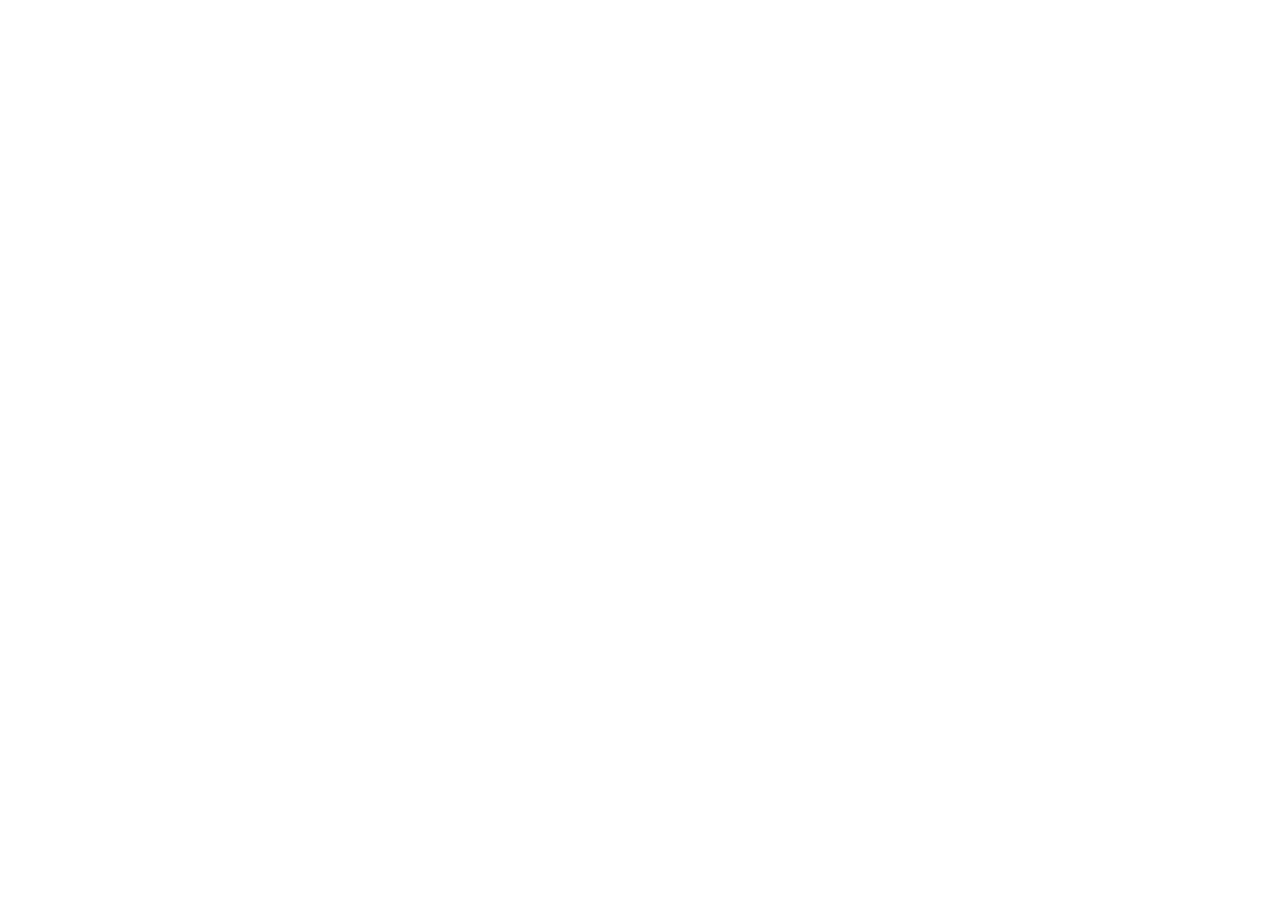
==== index.html @ 69001542 "start" ====
<!DOCTYPE html>
<html lang="en">
<head>
    <meta charset="UTF-8">
    <meta name="viewport" content="width=device-width, initial-scale=1.0">
    <title>Mriya</title> 
    <link rel="stylesheet" href="./css/styles.css">
</head>
<body>

    
    
</body>
</html>
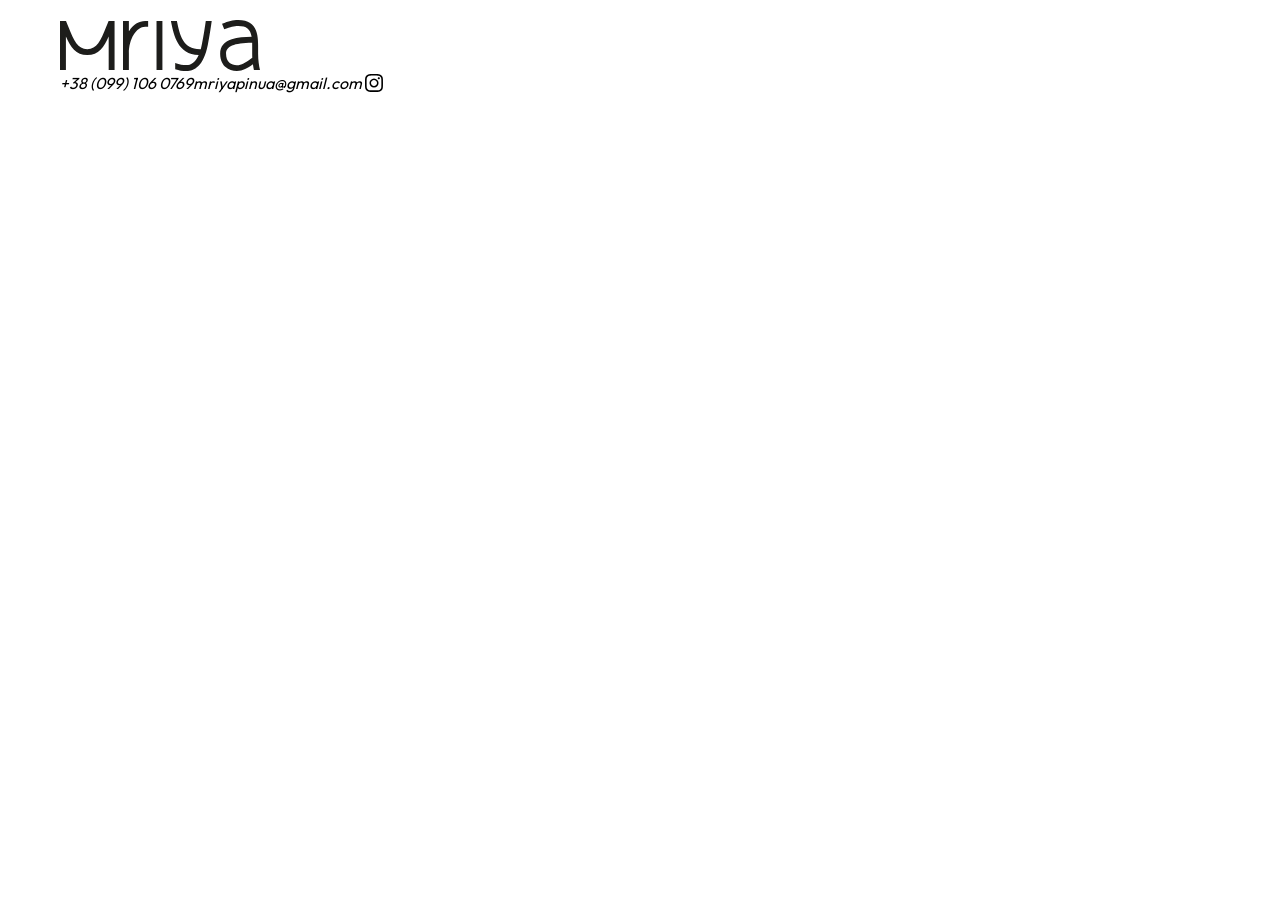
==== commit 25af7af6: "header" ====
--- a/index.html
+++ b/index.html
@@ -3,12 +3,41 @@
 <head>
     <meta charset="UTF-8">
     <meta name="viewport" content="width=device-width, initial-scale=1.0">
-    <title>Mriya</title> 
+    <title>Mriya</title>
+    <link rel="preconnect" href="https://fonts.googleapis.com">
+    <link rel="preconnect" href="https://fonts.gstatic.com" crossorigin>
+    <link
+        href="https://fonts.googleapis.com/css2?family=Montserrat:ital,wght@0,100..900;1,100..900&family=Outfit:wght@100..900&display=swap"
+        rel="stylesheet">
+    <link rel="stylesheet" href="https://cdnjs.cloudflare.com/ajax/libs/modern-normalize/3.0.1/modern-normalize.min.css"
+        integrity="sha512-q6WgHqiHlKyOqslT/lgBgodhd03Wp4BEqKeW6nNtlOY4quzyG3VoQKFrieaCeSnuVseNKRGpGeDU3qPmabCANg=="
+        crossorigin="anonymous" referrerpolicy="no-referrer" />
     <link rel="stylesheet" href="./css/styles.css">
 </head>
-<body>
-
-    
-    
+<body> <!-- header -->
+    <header class="header">
+        <div class="container">
+             <a href="index.html">
+                 <img src="./img/mriya.svg" alt="Mriya" class="logo-header"> </a>
+            <address class="address">
+                <ul class="header-address">
+                    <li class="header-address-item">
+                         <a href="tel:+380991060769" class="header-address-link"> +38 (099)
+                            106 0769 </a>
+                         </li>
+                    <li class="header-address-item">
+                         <a href="mailto:mriyapinua@gmail.com" class="header-address-link">
+                            mriyapinua@gmail.com </a> </li>
+                    <li class="header-address-item">
+                         <a href="https://www.instagram.com/mriya_pin/?hl=ua"
+                            class="header-address-link" target="_blank" rel="noopener noreferrer">
+                             <img
+                                src="./img/Instagram.svg" alt="Instagram" class="mob-icon" width="24" height="24">
+                             </a>
+                    </li>
+                </ul>
+            </address>
+        </div>
+    </header>
 </body>
 </html>
--- a/css/styles.css
+++ b/css/styles.css
@@ -0,0 +1,52 @@
+* {
+    margin: 0;
+    padding: 0;
+    box-sizing: border-box;
+}
+
+body {
+    font-family: "Outfit", sans-serif;
+    line-height: 1.5;
+}
+
+a {
+    text-decoration: none;
+    color: inherit;
+}
+
+ul,
+ol {
+    list-style: none;
+}
+
+img {
+    max-width: 100%;
+    height: auto;
+    display: block;
+}
+
+
+ .container {
+    max-width: 1200px;
+    margin: 0 auto;
+    padding: 20px;}
+.logo-header {
+        width: 200px;
+        height: auto;    
+    }
+.header-address {
+        display: flex;
+        align-items: center;
+        margin-right: 20px;
+    }
+        .header {}
+    
+        .logo-header {}
+    
+        .address {}
+    
+        .header-address-item {}
+    
+        .header-address-link {}
+    
+        .mob-icon {}
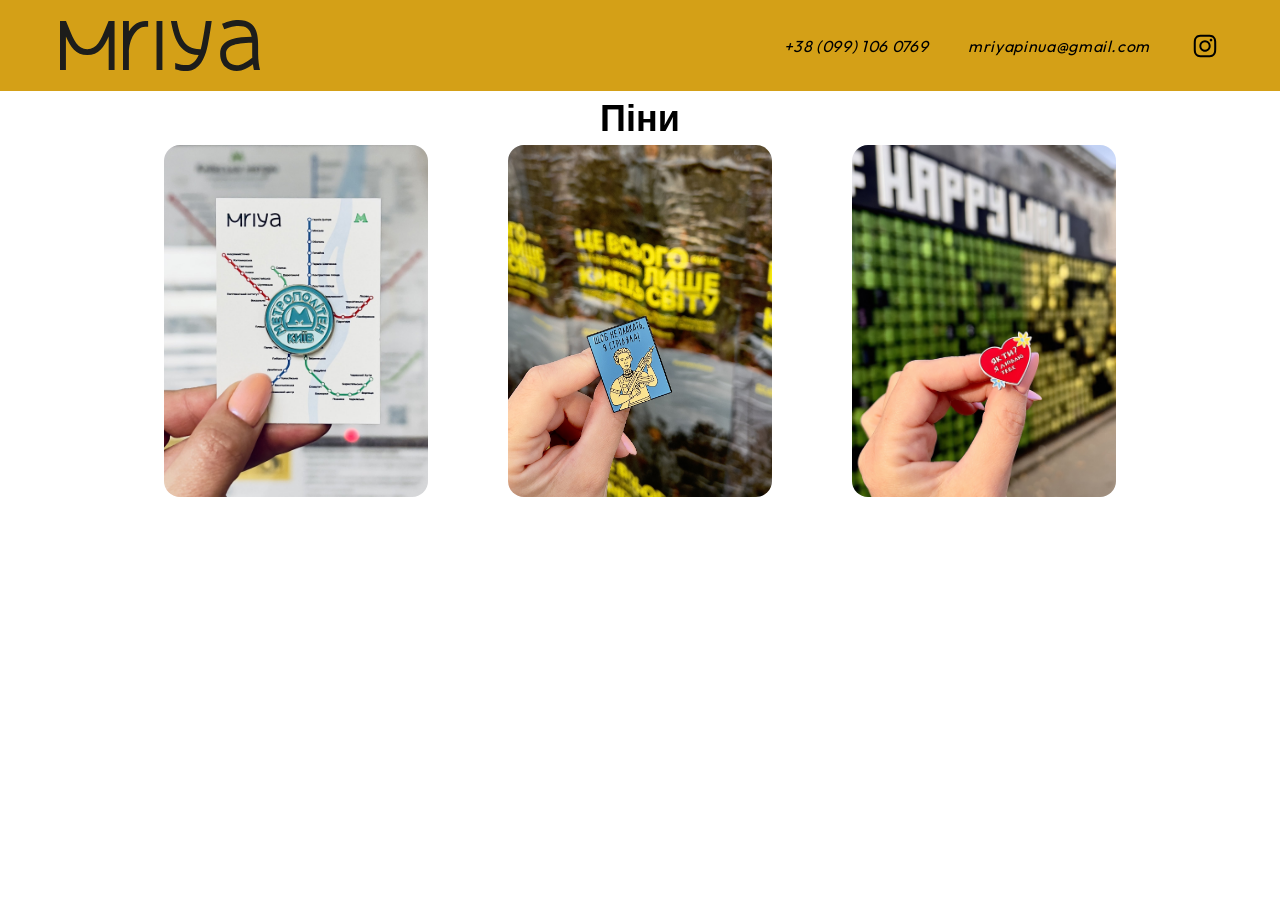
==== commit 8007d81a: "Started working on the products section" ====
--- a/index.html
+++ b/index.html
@@ -32,12 +32,48 @@
                          <a href="https://www.instagram.com/mriya_pin/?hl=ua"
                             class="header-address-link" target="_blank" rel="noopener noreferrer">
                              <img
-                                src="./img/Instagram.svg" alt="Instagram" class="mob-icon" width="24" height="24">
+                                src="./img/Instagram.svg" alt="Instagram" class="mob-icon" width="30" height="30">
                              </a>
                     </li>
                 </ul>
             </address>
         </div>
     </header>
+    
+                           <!-- main -->
+    <main class="main">
+        <section class="hero">
+            <div class="container">
+                
+            </div>
+        </section>   
+        </div>
+
+
+        <section class="products">
+            <div class="container">
+                <h2 class="products-title">Піни</h2>
+                <ul class="products-list">
+                    <li class="product-item"><img src="./img/IMG_6883.jpg" alt="image" width="264" height="260">
+                    </li>
+                    <li class="product-item"><img src="./img/IMG_6893.jpg" alt="image" width="264" height="260">
+                    </li>
+                    <li class="product-item"><img src="./img/IMG_6918.jpg" alt="image" width="264" height="260">
+                    </li>
+                </ul>
+
+
+
+
+            </div>
+
+
+        </section>
+
+
+
+
+
+   </main>  
 </body>
 </html>
--- a/css/styles.css
+++ b/css/styles.css
@@ -20,33 +20,97 @@
 }
 
 img {
+    display: block;
     max-width: 100%;
     height: auto;
+}
+
+/* ================= HEADER ================= */
+
+.header .container {
+    display: flex;
+    align-items: center;
+    padding: 20px 20px;
+    
+}
+.header {
+    background-color: #D4A017;
+}
+
+.container {
+    max-width: 1200px;
+        margin: 0 auto;
+        padding: 0 20px;
+}
+
+.logo-header {
+    width: 200px;
+}
+
+.address {
+    margin-left: auto;
+}
+
+.header-address {
+    display: flex;
+    align-items: center;
+    gap: 40px;
+}
+
+.header-address-link {
     display: block;
+    font-size: 16px;
+    font-weight: 400;
+    line-height: 1.5;
+    letter-spacing: 0.04em;
+    transition: color 250ms cubic-bezier(0.4, 0, 0.2, 1);
+}
+
+.header-address-link:hover,
+.header-address-link:focus {
+    color: #ffffff;
+}
+
+.mob-icon {
+    display: block;
+        width: 30px;
+        height: 30px;
 }
 
 
- .container {
-    max-width: 1200px;
-    margin: 0 auto;
-    padding: 20px;}
-.logo-header {
-        width: 200px;
-        height: auto;    
-    }
-.header-address {
-        display: flex;
-        align-items: center;
-        margin-right: 20px;
-    }
-        .header {}
-    
-        .logo-header {}
-    
-        .address {}
-    
-        .header-address-item {}
-    
-        .header-address-link {}
-    
-        .mob-icon {}+
+.main {}
+
+.hero {}
+
+
+
+.products {}
+
+.products-title {
+    font-size: 36px;
+        font-weight: 700;
+        text-align: center;
+}
+
+
+.products {}
+
+.container {}
+
+.products-title {}
+
+.products-list {
+    display: flex;
+    gap: 80px;
+    /* расстояние между фотографиями */
+    justify-content: center;
+    /* расположить по центру */}
+
+.product-item {
+    flex-shrink: 0;}
+
+.product-item img {
+            object-fit: cover;
+            border-radius: 16px;
+        }
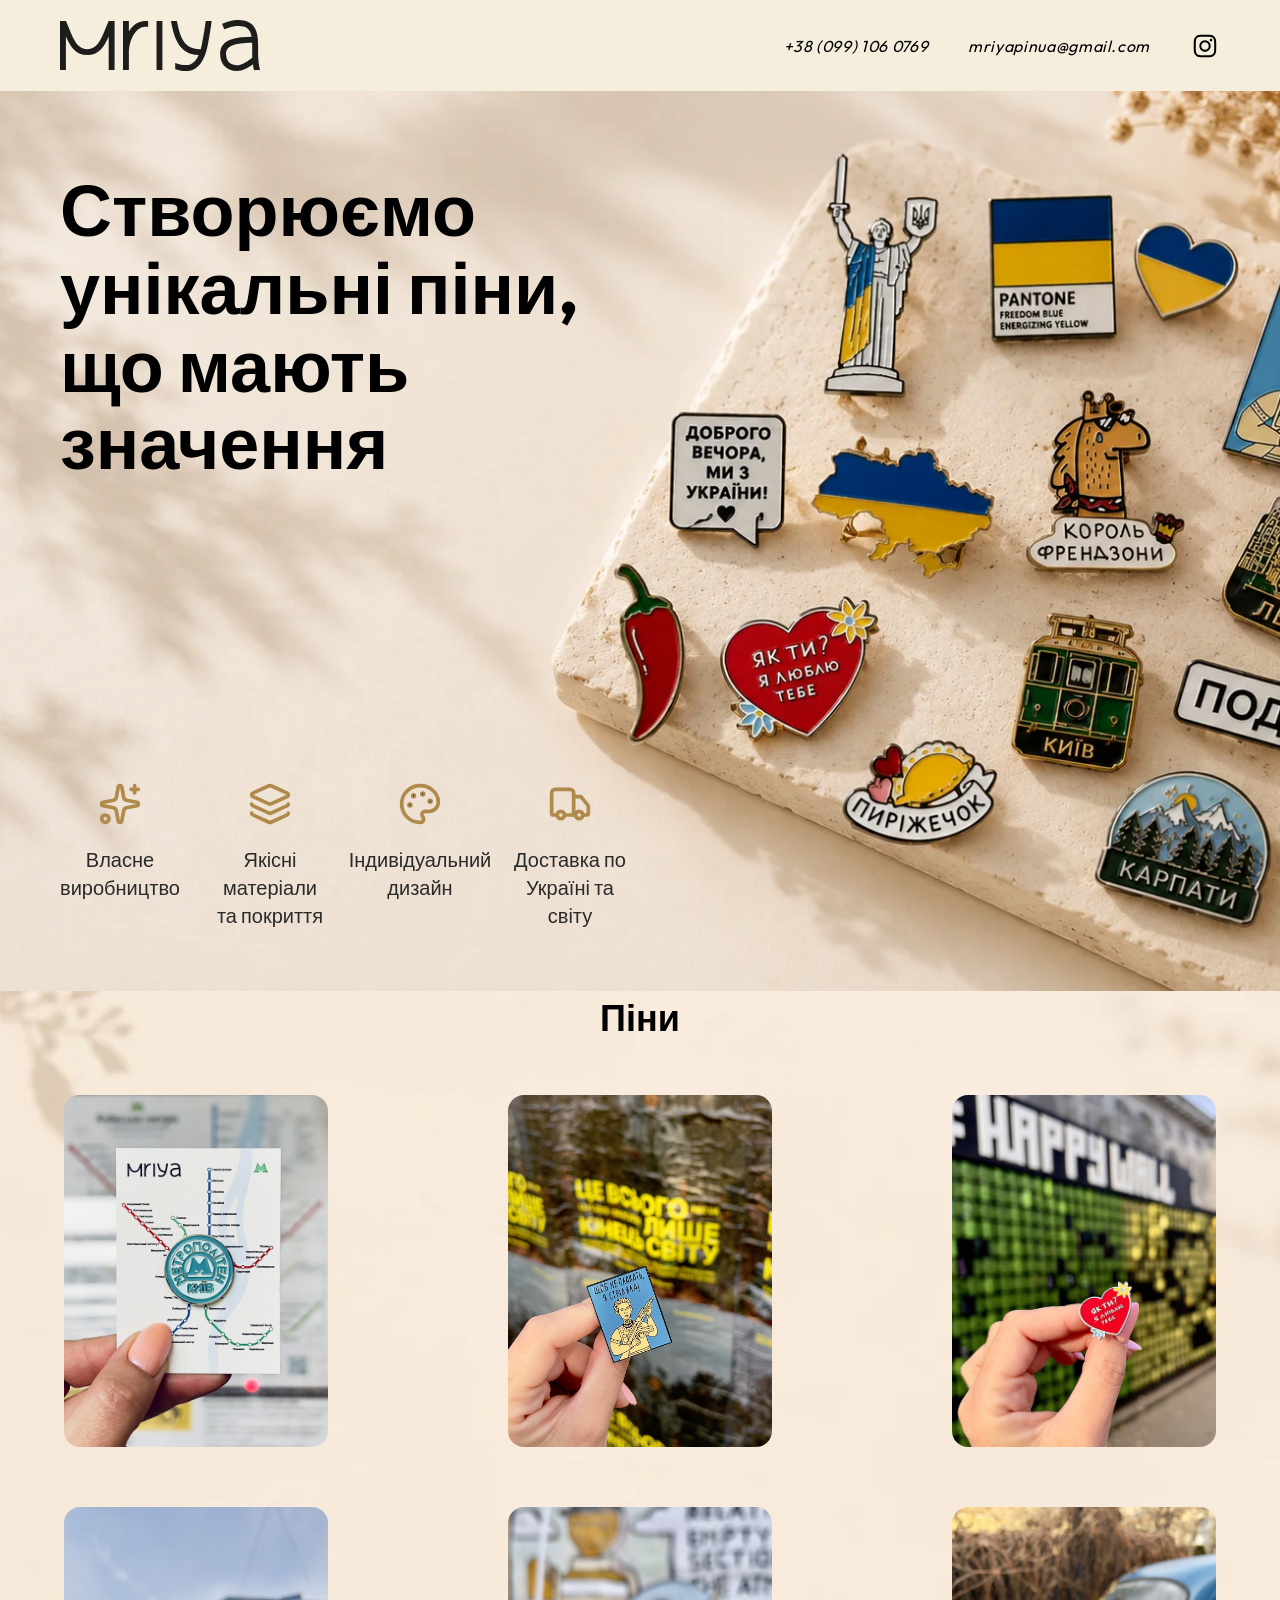
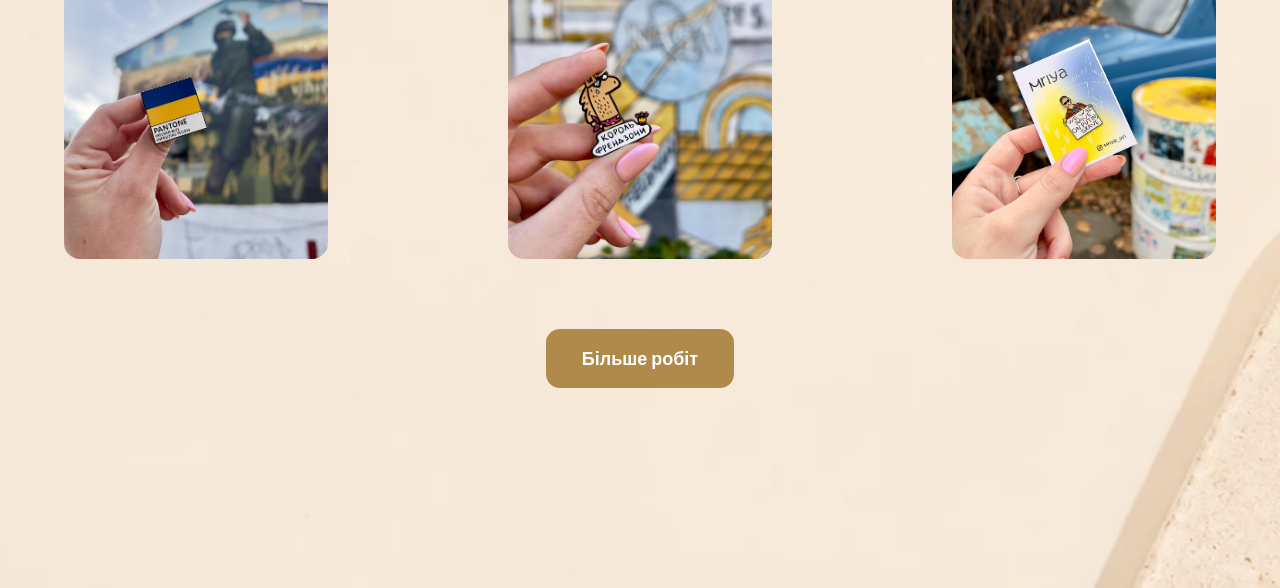
==== commit 27f41a6b: "I've completed the hero section and started working on the products section" ====
--- a/index.html
+++ b/index.html
@@ -42,14 +42,46 @@
     
                            <!-- main -->
     <main class="main">
+                            <!-- hero -->
         <section class="hero">
             <div class="container">
-                
+                <div class="hero-content">
+                    <h1 class="hero-title">
+                        <span>Створюємо унікальні піни,</span>
+                        <span>що мають значення</span>
+                    </h1>
+        
+                    
+        
+                    <div class="advantages">
+        
+                        <div class="advantages-item">
+                            <img src="./img/stars.svg" alt="Власне виробництво">
+                            <h2>Власне виробництво</h2>
+                        </div>
+        
+                        <div class="advantages-item">
+                            <img src="./img/layers.svg" alt="Якісні матеріали">
+                            <h2>Якісні матеріали<br>та покриття</h2>
+                        </div>
+        
+                        <div class="advantages-item">
+                            <img src="./img/palette.svg" alt="Індивідуальний дизайн">
+                            <h2>Індивідуальний<br>дизайн</h2>
+                        </div>
+        
+                        <div class="advantages-item">
+                            <img src="./img/truck.svg" alt="Доставка">
+                            <h2>Доставка по<br>Україні та світу</h2>
+                        </div>
+        
+                    </div>
+                </div>
             </div>
-        </section>   
+        </section>
         </div>
 
-
+                            <!-- products -->
         <section class="products">
             <div class="container">
                 <h2 class="products-title">Піни</h2>
@@ -60,7 +92,14 @@
                     </li>
                     <li class="product-item"><img src="./img/IMG_6918.jpg" alt="image" width="264" height="260">
                     </li>
+                    <li class="product-item"><img src="./img/IMG_6957.jpg" alt="image" width="264" height="260">
+                    </li><li class="product-item"><img src="./img/IMG_6939.jpg" alt="image" width="264" height="260">
+                    </li><li class="product-item"><img src="./img/IMG_6965.jpg" alt="image" width="264" height="260">
+                    </li>
                 </ul>
+                <a href="portfolio.html" class="btn-more">
+                    Більше робіт
+                </a>
 
 
 
--- a/css/styles.css
+++ b/css/styles.css
@@ -34,7 +34,7 @@
     
 }
 .header {
-    background-color: #D4A017;
+    background-color: #F5EEDC;
 }
 
 .container {
@@ -81,11 +81,61 @@
 
 .main {}
 
-.hero {}
+.hero {
+    min-height: 100vh;
+        background: url("../img/hero.webp") center center / cover no-repeat;
+}
+.hero-title span {
+    display: block;
+}
+.hero-content {
+    padding-top: 80px;
+}
+
+.hero-title {
+    font-size: 72px;
+    line-height: 1.08;
+    font-weight: 700;
+    max-width: 650px;
+}
+.advantages {
+    display: flex;
+    gap: 30px;
+    margin-top: 300px;
+    /* было 80px */
+}
+
+.advantages-item {
+    display: flex;
+    flex-direction: column;
+    align-items: center;
+    width: 120px;
+}
+
+.advantages-item img {
+    width: 44px;
+    height: 44px;
+    margin-bottom: 20px;
+}
+
+.advantages-item h2 {
+    color: #2A2A2A;
+    margin: 0;
+    text-align: center;
+    font-size: 20px;
+    font-weight: 500;
+    line-height: 1.4;
+}
+
+.advantages-item svg {
+    stroke: #B08A4A;
+}
 
 
 
-.products {}
+
+
+
 
 .products-title {
     font-size: 36px;
@@ -94,23 +144,56 @@
 }
 
 
-.products {}
+.products {
+    padding-bottom: 200px;
+    background-image: url("../img/products.webp");
+    background-size: cover;
+    background-position: center;
+    background-repeat: no-repeat;
+}
 
 .container {}
 
-.products-title {}
+.products-title {
+    margin-bottom: 50px;
+        margin-top: 0;
+
+}
 
 .products-list {
-    display: flex;
-    gap: 80px;
-    /* расстояние между фотографиями */
-    justify-content: center;
-    /* расположить по центру */}
+    display: grid;
+        grid-template-columns: repeat(3, 264px);
+        gap: 60px 180px;
+        justify-content: center;
+    }
 
 .product-item {
     flex-shrink: 0;}
 
 .product-item img {
-            object-fit: cover;
-            border-radius: 16px;
-        }+            display: block;
+                border-radius: 16px;
+                object-fit: cover;
+        }
+.btn-more {
+             display: block;
+             width: fit-content;
+             margin: 70px auto 0;
+             padding: 16px 36px;
+             background-color: #B08A4A;
+             color: #fff;
+             font-size: 18px;
+             font-weight: 600;
+             border-radius: 14px;
+             transition: all .3s ease;
+                        }
+        
+.btn-more:hover {
+            background-color: #9C763B;
+            transform: translateY(-3px);
+                }
+.products-button {
+    display: flex;
+    justify-content: center;
+    margin-top: 70px;
+}
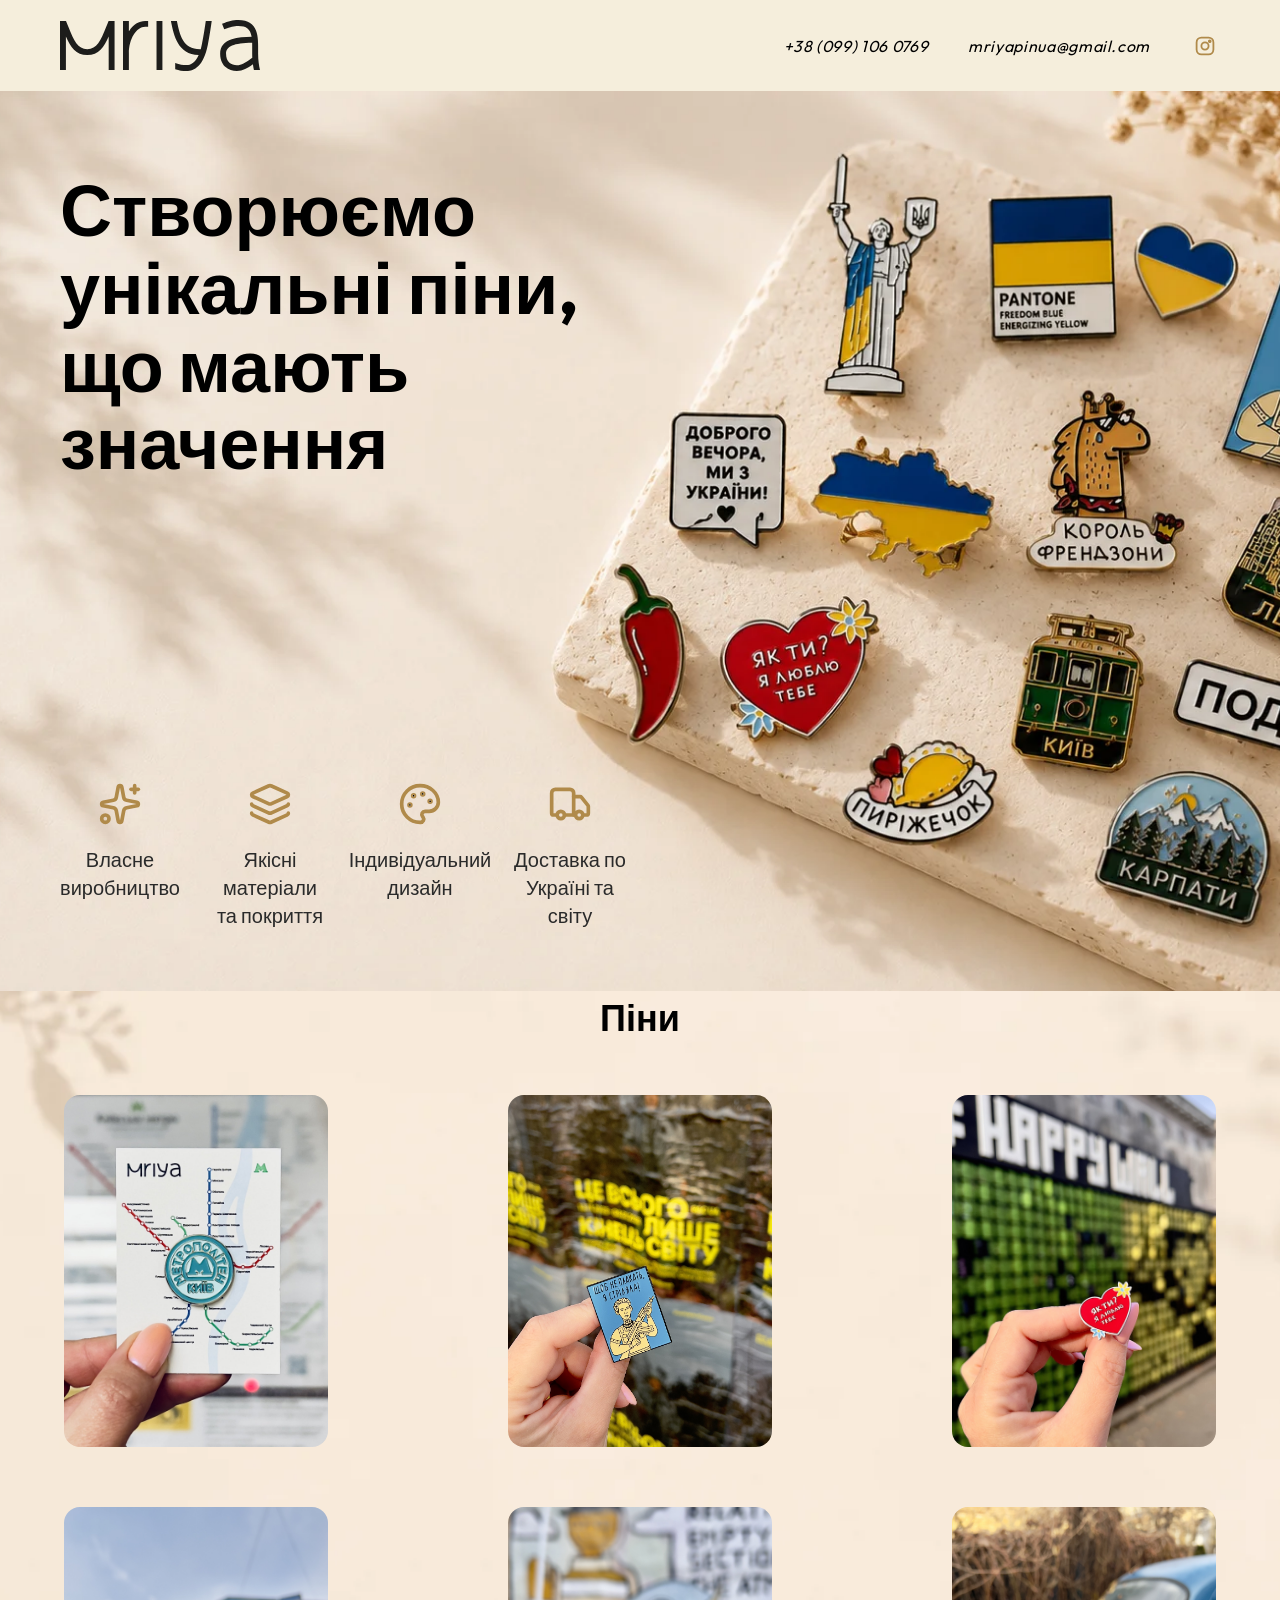
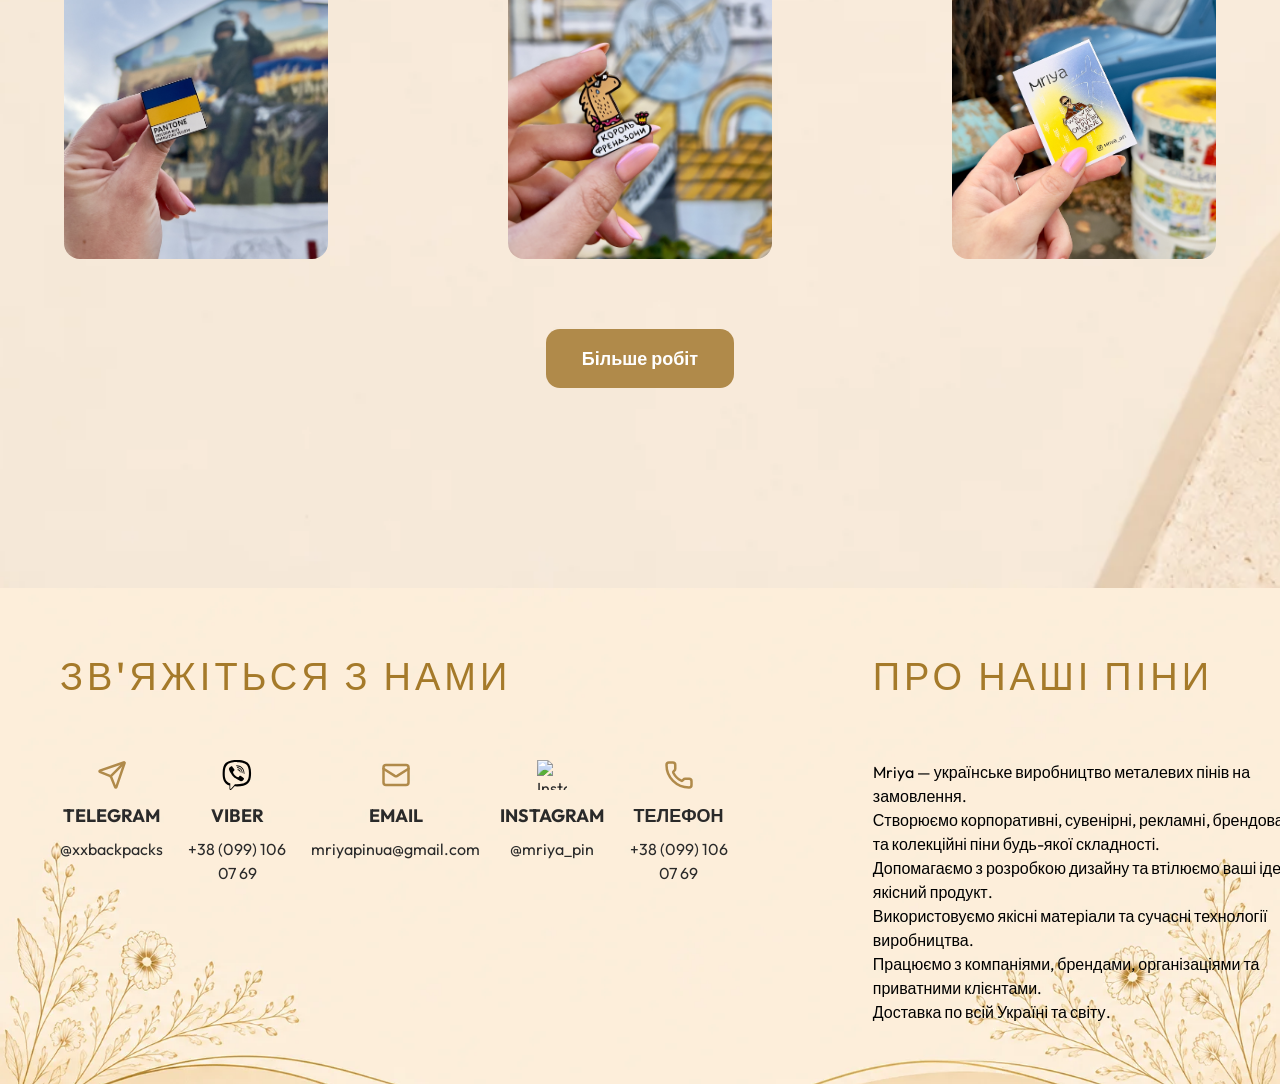
==== commit 3406d311: "Finish footer" ====
--- a/index.html
+++ b/index.html
@@ -108,7 +108,93 @@
 
 
         </section>
-
+                            <!-- footer -->
+    
+    <footer class="footer">
+        <div class="container">
+    
+            <div class="footer-top">
+    
+                <!-- Левая колонка -->
+                <div class="footer-contact">
+    
+                    <h2 class="footer-title">ЗВ'ЯЖІТЬСЯ З НАМИ</h2>
+    
+                    <div class="footer-social">
+    
+                        <a href="https://t.me/xxbackpacks" class="social-item" target="_blank">
+                            <img src="./img/telegram.svg" alt="Telegram">
+                            <h3>TELEGRAM</h3>
+                            <p>@xxbackpacks</p>
+                        </a>
+    
+                        <a href="viber://chat?number=%2B380991060769" class="social-item">
+                            <img src="./img/viber.svg" alt="Viber">
+                            <h3>VIBER</h3>
+                            <p>+38 (099) 106 07 69</p>
+                        </a>
+    
+                        <a href="mailto:mriyapinua@gmail.com" class="social-item">
+                            <img src="./img/mail.svg" alt="Email">
+                            <h3>EMAIL</h3>
+                            <p>mriyapinua@gmail.com</p>
+                        </a>
+    
+                        <a href="https://www.instagram.com/mriya_pin/?hl=ua" class="social-item" target="_blank">
+                            <img src="./img/instagram.svg" alt="Instagram">
+                            <h3>INSTAGRAM</h3>
+                            <p>@mriya_pin</p>
+                        </a>
+    
+                        <a href="tel:+380991060769" class="social-item">
+                            <img src="./img/phone.svg" alt="Телефон">
+                            <h3>ТЕЛЕФОН</h3>
+                            <p>+38 (099) 106 07 69</p>
+                        </a>
+    
+                    </div>
+    
+                </div>
+    
+                <div class="footer-divider"></div>
+    
+                <!-- Правая колонка -->
+                <div class="footer-about">
+    
+                    <h2 class="footer-title">ПРО НАШІ ПІНИ</h2>
+    
+                    <p>
+                        Mriya — українське виробництво металевих пінів на замовлення.
+                    </p>
+    
+                    <p>
+                        Створюємо корпоративні, сувенірні, рекламні, брендовані та колекційні піни будь-якої складності.
+                    </p>
+    
+                    <p>
+                        Допомагаємо з розробкою дизайну та втілюємо ваші ідеї у якісний продукт.
+                    </p>
+    
+                    <p>
+                        Використовуємо якісні матеріали та сучасні технології виробництва.
+                    </p>
+    
+                    <p>
+                        Працюємо з компаніями, брендами, організаціями та приватними клієнтами.
+                    </p>
+    
+                    <p>
+                        Доставка по всій Україні та світу.
+                    </p>
+    
+                </div>
+    
+            </div>
+    
+            
+    
+        </div>
+    </footer>
 
 
 
--- a/css/styles.css
+++ b/css/styles.css
@@ -7,6 +7,7 @@
 body {
     font-family: "Outfit", sans-serif;
     line-height: 1.5;
+    user-select: none;
 }
 
 a {
@@ -196,4 +197,87 @@
     display: flex;
     justify-content: center;
     margin-top: 70px;
-}+}
+
+
+        .footer {
+            padding: 60px 0 60px;
+            background: url("../img/footer.webp") center/cover no-repeat;
+        }
+    
+        .footer-top {
+            display: flex;
+            justify-content: space-between;
+            gap: 70px;
+            
+        }
+    
+                .footer-contact {
+                    flex: 0 0 58%;
+                }
+        
+                .footer-about {
+                    flex: 0 0 38%;
+                }
+    
+        .footer-title {
+            font-size: 38px;
+            font-weight: 500;
+            letter-spacing: 4px;
+            color: #A57A2A;
+            margin-bottom: 55px;
+        }
+    
+        .footer-social {
+    display: flex;
+    justify-content: space-between;
+    gap: 20px;
+}
+
+.social-item {
+    display: flex;
+    flex-direction: column;
+    align-items: center;
+    text-align: center;
+    text-decoration: none;
+    color: #2A2A2A;
+    transition: .3s ease;
+}
+
+.social-item img {
+    width: 30px;
+    height: 30px;
+    margin-bottom: 12px;
+}
+
+.social-item h3 {
+    font-size: 18px;
+    margin-bottom: 8px;
+}
+
+.social-item p {
+    font-size: 16px;
+}
+
+.social-item:hover {
+    transform: translateY(-6px);
+}
+
+.social-item:hover img {
+    transform: scale(1.1);
+}
+
+.social-item:hover h3,
+.social-item:hover p {
+    color: #B08A4A;
+}
+
+.social-item img {
+    transition: .3s ease;
+}
+
+.footer-logo {
+    width: 120px;
+    margin-bottom: 20px;
+}
+
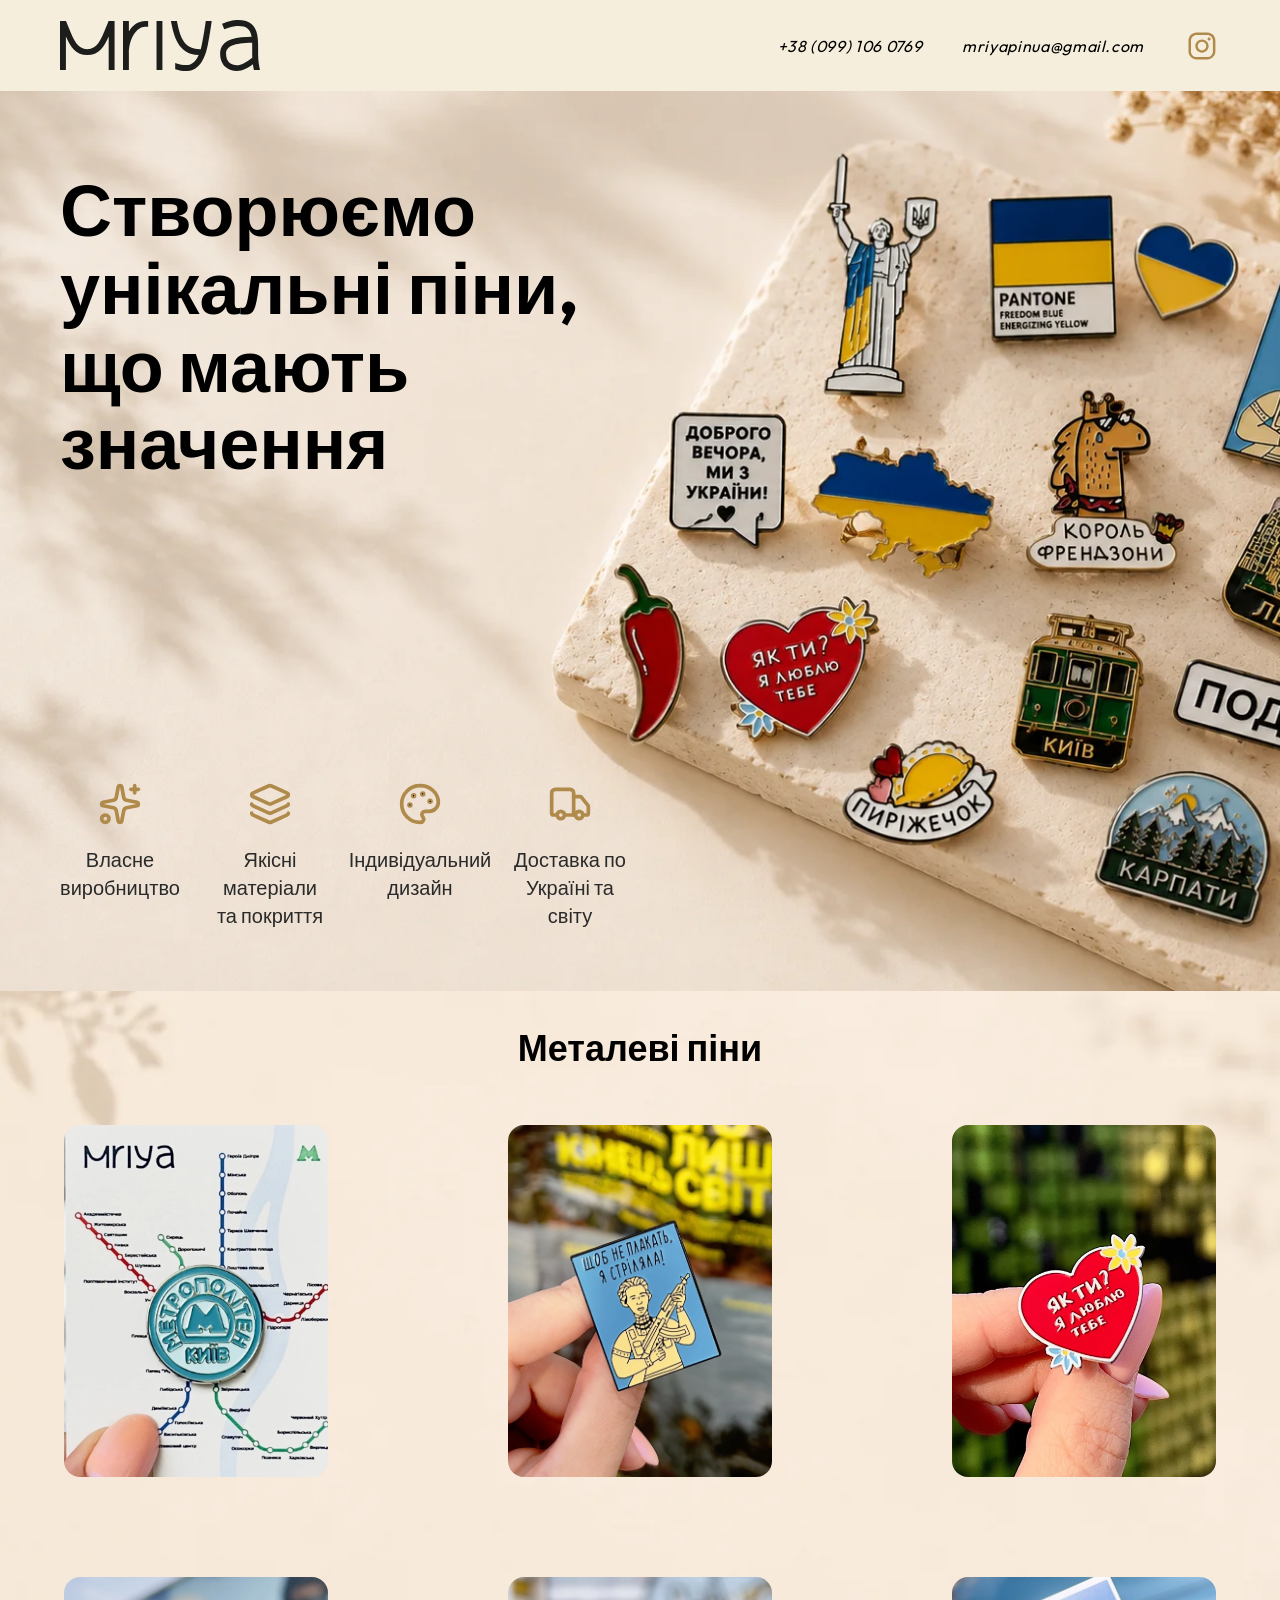
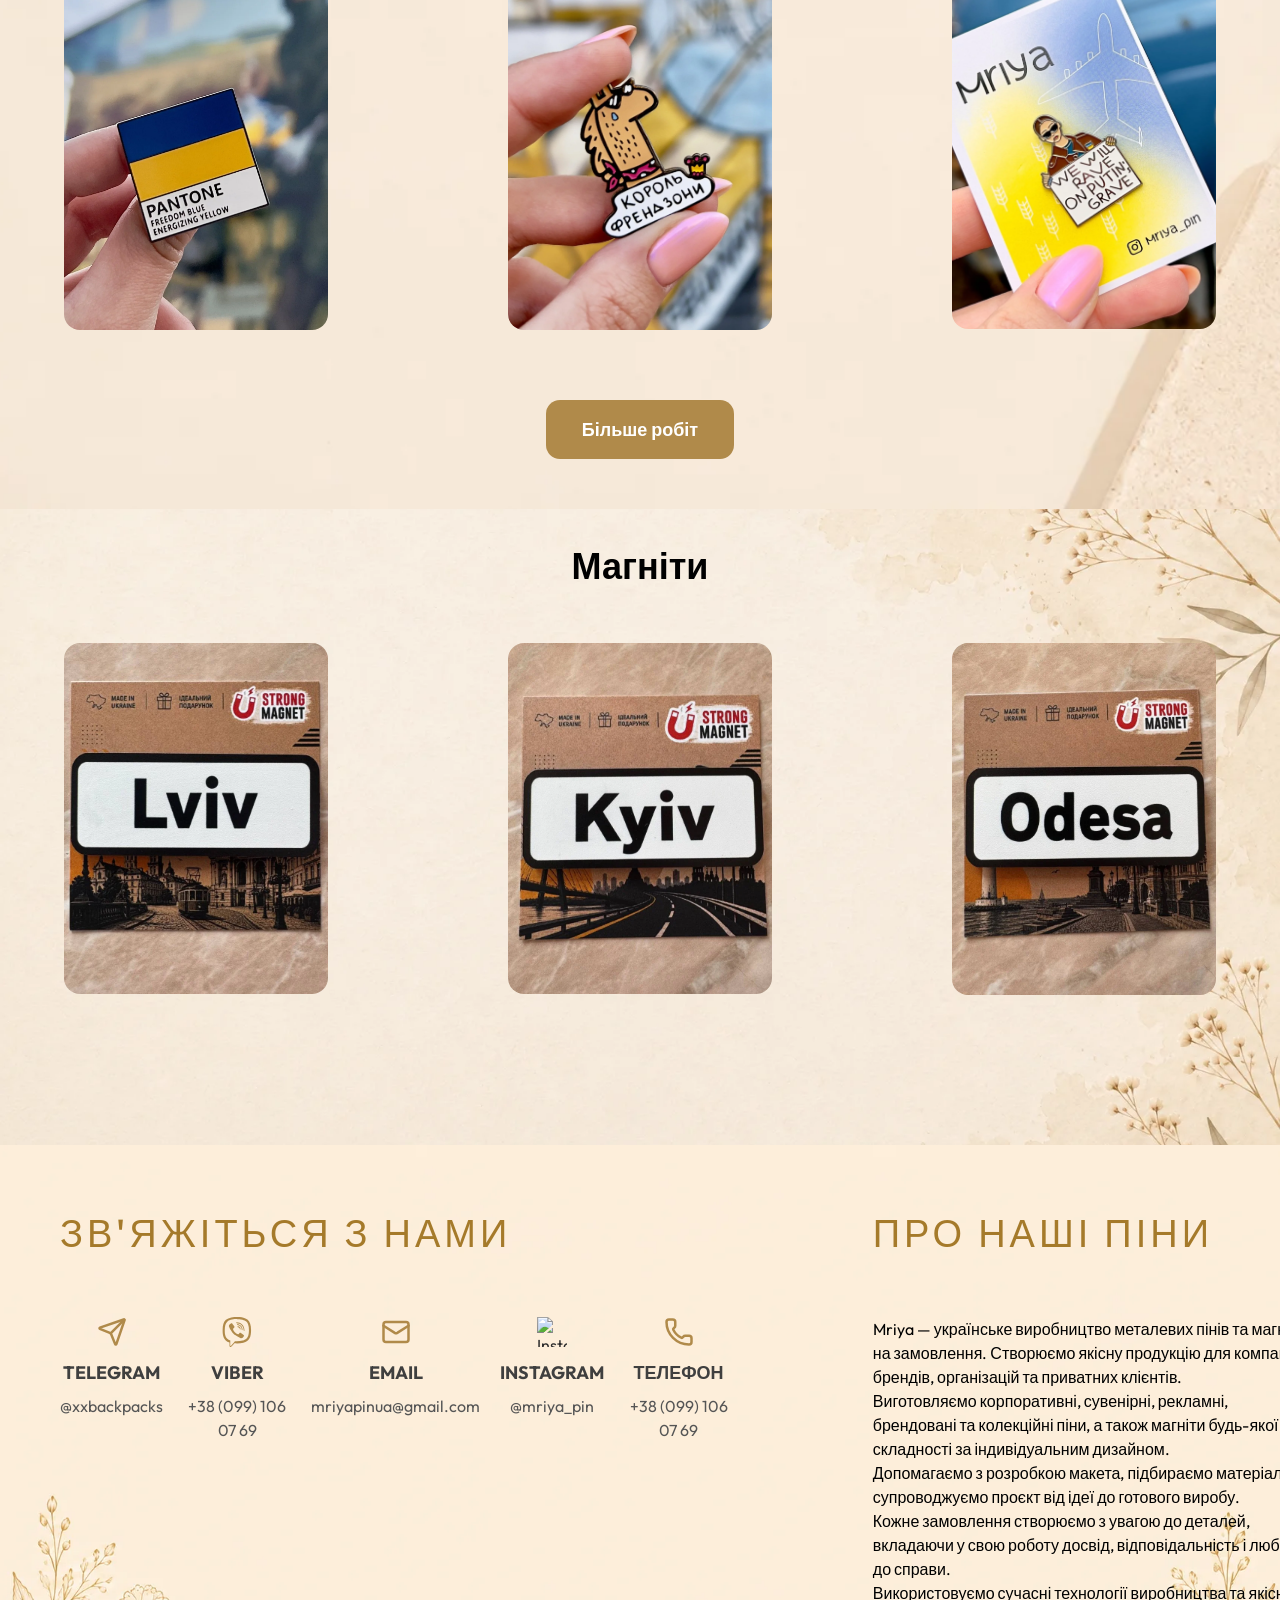
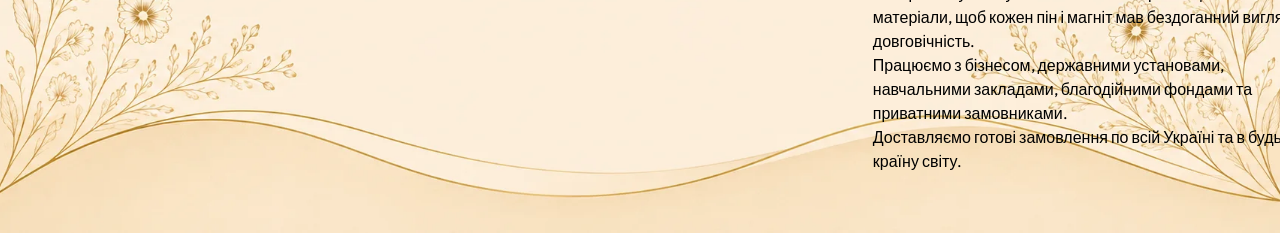
==== commit 641dd2cd: "Resolved some issues." ====
--- a/index.html
+++ b/index.html
@@ -57,47 +57,48 @@
         
                         <div class="advantages-item">
                             <img src="./img/stars.svg" alt="Власне виробництво">
-                            <h2>Власне виробництво</h2>
+                            <p>Власне виробництво</p>
                         </div>
         
                         <div class="advantages-item">
                             <img src="./img/layers.svg" alt="Якісні матеріали">
-                            <h2>Якісні матеріали<br>та покриття</h2>
+                            <p>Якісні матеріали<br>та покриття</p>
                         </div>
         
                         <div class="advantages-item">
                             <img src="./img/palette.svg" alt="Індивідуальний дизайн">
-                            <h2>Індивідуальний<br>дизайн</h2>
+                            <p>Індивідуальний<br>дизайн</p>
                         </div>
         
                         <div class="advantages-item">
                             <img src="./img/truck.svg" alt="Доставка">
-                            <h2>Доставка по<br>Україні та світу</h2>
+                            <p>Доставка по<br>Україні та світу</p>
                         </div>
         
                     </div>
                 </div>
             </div>
         </section>
-        </div>
+        
 
                             <!-- products -->
+                            <!-- products pin -->
         <section class="products">
             <div class="container">
-                <h2 class="products-title">Піни</h2>
+                <h2 class="products-title">Металеві піни</h2>
                 <ul class="products-list">
-                    <li class="product-item"><img src="./img/IMG_6883.jpg" alt="image" width="264" height="260">
-                    </li>
-                    <li class="product-item"><img src="./img/IMG_6893.jpg" alt="image" width="264" height="260">
-                    </li>
-                    <li class="product-item"><img src="./img/IMG_6918.jpg" alt="image" width="264" height="260">
-                    </li>
-                    <li class="product-item"><img src="./img/IMG_6957.jpg" alt="image" width="264" height="260">
-                    </li><li class="product-item"><img src="./img/IMG_6939.jpg" alt="image" width="264" height="260">
-                    </li><li class="product-item"><img src="./img/IMG_6965.jpg" alt="image" width="264" height="260">
+                    <li class="product-item"><img src="./img/IMG_6883.webp" alt="Металевий пін" width="264" height="260">
+                    </li>
+                    <li class="product-item"><img src="./img/IMG_6893.webp" alt="Металевий пін" width="264" height="260">
+                    </li>
+                    <li class="product-item"><img src="./img/IMG_6918.webp" alt="Металевий пін" width="264" height="260">
+                    </li>
+                    <li class="product-item"><img src="./img/IMG_6957.webp" alt="Металевий пін" width="264" height="260">
+                    </li><li class="product-item"><img src="./img/IMG_6939.webp" alt="Металевий пін" width="264" height="260">
+                    </li><li class="product-item"><img src="./img/IMG_6965.webp" alt="Металевий пін" width="264" height="260">
                     </li>
                 </ul>
-                <a href="portfolio.html" class="btn-more">
+                <a href="portfoliopin.html" class="btn-more">
                     Більше робіт
                 </a>
 
@@ -107,6 +108,35 @@
             </div>
 
 
+        </section>
+
+        <!-- magnet -->
+        <section class="products magnets">
+            <div class="container">
+        
+                <h2 class="products-title">Магніти</h2>
+        
+                <ul class="products-list">
+        
+                    <li class="product-item">
+                        <img src="./img/img_magnet.webp" alt="Металевий магніт" width="264" height="260">
+                    </li>
+        
+                    <li class="product-item">
+                        <img src="./img/img_magnet01.webp" alt="Сувенірний магніт" width="264" height="260">
+                    </li>
+        
+                    <li class="product-item">
+                        <img src="./img/img_magnet02.webp" alt="Магніт на замовлення" width="264" height="260">
+                    </li>
+        
+                    
+        
+                </ul>
+        
+                
+        
+            </div>
         </section>
                             <!-- footer -->
     
@@ -164,27 +194,34 @@
                     <h2 class="footer-title">ПРО НАШІ ПІНИ</h2>
     
                     <p>
-                        Mriya — українське виробництво металевих пінів на замовлення.
-                    </p>
-    
-                    <p>
-                        Створюємо корпоративні, сувенірні, рекламні, брендовані та колекційні піни будь-якої складності.
-                    </p>
-    
-                    <p>
-                        Допомагаємо з розробкою дизайну та втілюємо ваші ідеї у якісний продукт.
-                    </p>
-    
-                    <p>
-                        Використовуємо якісні матеріали та сучасні технології виробництва.
-                    </p>
-    
-                    <p>
-                        Працюємо з компаніями, брендами, організаціями та приватними клієнтами.
-                    </p>
-    
-                    <p>
-                        Доставка по всій Україні та світу.
+                        Mriya — українське виробництво металевих пінів та магнітів на замовлення. Створюємо якісну
+                        продукцію для компаній, брендів, організацій та приватних клієнтів.
+                    </p>
+                    
+                    <p>
+                        Виготовляємо корпоративні, сувенірні, рекламні, брендовані та колекційні піни, а також магніти будь-якої складності
+                        за індивідуальним дизайном.
+                    </p>
+                    
+                    <p>
+                        Допомагаємо з розробкою макета, підбираємо матеріали та супроводжуємо проєкт від ідеї до готового виробу.
+                    </p>
+                    
+                    <p>
+                        Кожне замовлення створюємо з увагою до деталей, вкладаючи у свою роботу досвід, відповідальність і любов до справи.
+                    </p>
+                    
+                    <p>
+                        Використовуємо сучасні технології виробництва та якісні матеріали, щоб кожен пін і магніт мав бездоганний вигляд та
+                        довговічність.
+                    </p>
+                    
+                    <p>
+                        Працюємо з бізнесом, державними установами, навчальними закладами, благодійними фондами та приватними замовниками.
+                    </p>
+                    
+                    <p>
+                        Доставляємо готові замовлення по всій Україні та в будь-яку країну світу.
                     </p>
     
                 </div>
@@ -199,6 +236,19 @@
 
 
 
-   </main>  
+   </main> 
+<div class="image-modal" id="imageModal">
+
+    <span class="close">&times;</span>
+
+    <span class="prev">&#10094;</span>
+
+    <img class="modal-image" id="modalImage">
+
+    <span class="next">&#10095;</span>
+
+</div>
+
+<script src="./js/script.js"></script>
 </body>
 </html>
--- a/css/styles.css
+++ b/css/styles.css
@@ -74,8 +74,8 @@
 
 .mob-icon {
     display: block;
-        width: 30px;
-        height: 30px;
+        width: 36px;
+            height: 36px;
 }
 
 
@@ -119,9 +119,9 @@
     margin-bottom: 20px;
 }
 
-.advantages-item h2 {
+.advantages-item p {
+    margin: 0;
     color: #2A2A2A;
-    margin: 0;
     text-align: center;
     font-size: 20px;
     font-weight: 500;
@@ -133,20 +133,17 @@
 }
 
 
-
-
-
-
-
 .products-title {
     font-size: 36px;
-        font-weight: 700;
-        text-align: center;
+    font-weight: 700;
+    text-align: center;
+    margin: 0 0 50px;
 }
 
 
 .products {
-    padding-bottom: 200px;
+    padding-top: 30px;
+    padding-bottom: 50px;
     background-image: url("../img/products.webp");
     background-size: cover;
     background-position: center;
@@ -155,27 +152,29 @@
 
 .container {}
 
-.products-title {
-    margin-bottom: 50px;
-        margin-top: 0;
-
-}
+
 
 .products-list {
     display: grid;
         grid-template-columns: repeat(3, 264px);
-        gap: 60px 180px;
+        gap: 100px 180px;
         justify-content: center;
     }
 
 .product-item {
-    flex-shrink: 0;}
+    }
 
 .product-item img {
-            display: block;
-                border-radius: 16px;
-                object-fit: cover;
-        }
+    display: block;
+    border-radius: 16px;
+    object-fit: cover;
+    transition: transform .3s ease;
+    cursor: pointer;
+}
+
+.product-item img:hover {
+    transform: scale(1.04);
+}
 .btn-more {
              display: block;
              width: fit-content;
@@ -199,6 +198,17 @@
     margin-top: 70px;
 }
 
+.products.magnets {
+    padding-top: 30px;
+        background-image: url("../img/Magnet_background.webp");
+        background-size: cover;
+        background-position: center;
+        background-repeat: no-repeat;
+        padding-bottom: 150px;
+    }
+    
+
+
 
         .footer {
             padding: 60px 0 60px;
@@ -251,11 +261,13 @@
 }
 
 .social-item h3 {
+    color: #3F3F3F;
     font-size: 18px;
     margin-bottom: 8px;
 }
 
 .social-item p {
+    color: #555555;
     font-size: 16px;
 }
 
@@ -281,3 +293,375 @@
     margin-bottom: 20px;
 }
 
+/* ================= TABLETS ================= */
+
+@media (max-width: 1024px) {
+
+    .container {
+        max-width: 100%;
+        padding: 0 30px;
+    }
+
+    .logo-header {
+        width: 170px;
+    }
+
+    .header-address {
+        gap: 20px;
+    }
+
+    .header-address-link {
+        font-size: 14px;
+    }
+
+    .hero-title {
+        font-size: 56px;
+        max-width: 520px;
+    }
+
+    .advantages {
+        margin-top: 180px;
+        justify-content: center;
+        flex-wrap: wrap;
+        gap: 40px;
+    }
+
+    .products-list {
+        grid-template-columns: repeat(2, 264px);
+        gap: 50px;
+    }
+
+    .footer-top {
+        flex-direction: column;
+        gap: 60px;
+    }
+
+    .footer-contact,
+    .footer-about {
+        flex: 100%;
+    }
+
+    .footer-divider {
+        display: none;
+    }
+
+    .footer-social {
+        justify-content: space-around;
+        flex-wrap: wrap;
+        gap: 35px;
+    }
+}
+
+/* ================= MOBILE ================= */
+
+@media (max-width: 768px) {
+
+    .container {
+        padding: 0 20px;
+    }
+
+    /* HEADER */
+
+    .header .container {
+        flex-direction: column;
+        gap: 20px;
+        padding: 20px;
+    }
+
+    .address {
+        margin-left: 0;
+    }
+
+    .header-address {
+        flex-direction: column;
+        gap: 15px;
+    }
+
+    .logo-header {
+        width: 170px;
+    }
+
+    /* HERO */
+
+    .hero {
+        min-height: auto;
+        padding-bottom: 80px;
+    }
+
+    .hero-content {
+        padding-top: 50px;
+    }
+
+    .hero-title {
+        font-size: 40px;
+        line-height: 1.2;
+        text-align: center;
+        margin: 0 auto;
+    }
+
+    .advantages {
+        margin-top: 80px;
+        flex-wrap: wrap;
+        justify-content: center;
+        gap: 30px;
+    }
+
+    .advantages-item {
+        width: 140px;
+    }
+        
+
+    /* PRODUCTS */
+
+    .products {
+        padding: 60px 0;
+    }
+
+    .products-title {
+        font-size: 30px;
+    }
+
+    .products-list {
+        grid-template-columns: 1fr;
+        gap: 30px;
+    }
+
+    .product-item {
+        display: flex;
+        justify-content: center;
+    }
+
+    .product-item img {
+        width: 100%;
+        max-width: 320px;
+    }
+
+    .btn-more {
+        margin-top: 50px;
+        padding: 14px 30px;
+        font-size: 16px;
+    }
+
+    /* FOOTER */
+
+    .footer {
+        padding: 60px 0;
+    }
+
+    .footer-title {
+        font-size: 28px;
+        text-align: center;
+        margin-bottom: 35px;
+    }
+
+    .footer-top {
+        flex-direction: column;
+        gap: 50px;
+    }
+
+    
+
+    .footer-social {
+        flex-wrap: wrap;
+        justify-content: center;
+        gap: 30px;
+    }
+
+    .social-item {
+        width: 130px;
+    }
+
+    .social-item img {
+        width: 28px;
+        height: 28px;
+    }
+
+    .social-item h3 {
+        font-size: 15px;
+    }
+
+    .social-item p {
+        font-size: 14px;
+    }
+
+    .footer-about {
+        text-align: center;
+    }
+
+    .footer-about p {
+        margin-bottom: 15px;
+    }
+}
+
+/* ================= PORTFOLIO ================= */
+
+.portfolio {
+    padding: 80px 0;
+    background: #F8F2E7;
+}
+
+.portfolio-title {
+    text-align: center;
+    font-size: 48px;
+    margin-bottom: 60px;
+    color: #2A2A2A;
+}
+
+.portfolio-list {
+    display: grid;
+    grid-template-columns: repeat(3, 264px);
+    gap: 100px 180px;
+    justify-content: center;
+}
+
+.portfolio-item img {
+    width: 100%;
+    border-radius: 18px;
+    transition: .3s ease;
+    cursor: pointer;
+}
+
+.portfolio-item img:hover {
+    transform: scale(1.04);
+
+    
+}
+
+/* ================= TABLETS ================= */
+
+@media (max-width: 1024px) {
+
+    .portfolio {
+        padding: 70px 0;
+    }
+
+    .portfolio-title {
+        font-size: 40px;
+        margin-bottom: 50px;
+    }
+
+    .portfolio-list {
+        display: grid;
+        grid-template-columns: repeat(2, 264px);
+        gap: 50px 70px;
+        justify-content: center;
+    }
+
+    .portfolio-item img {
+        width: 264px;
+        height: 260px;
+        object-fit: cover;
+    }
+
+}
+/* ================= MOBILE ================= */
+
+@media (max-width: 768px) {
+
+    .portfolio {
+        padding: 60px 0;
+    }
+
+    .portfolio-title {
+        font-size: 32px;
+        margin-bottom: 40px;
+    }
+
+    .portfolio-list {
+        display: grid;
+        grid-template-columns: 1fr;
+        gap: 30px;
+        justify-items: center;
+    }
+
+    .portfolio-item img {
+        width: 100%;
+        max-width: 320px;
+        height: auto;
+    }
+
+}
+
+/* ================= IMAGE GALLERY ================= */
+
+.image-modal {
+    position: fixed;
+    inset: 0;
+    display: none;
+    justify-content: center;
+    align-items: center;
+    background: rgba(0, 0, 0, .92);
+    z-index: 9999;
+}
+
+.image-modal.active {
+    display: flex;
+}
+
+.modal-image {
+    max-width: 90%;
+    max-height: 90%;
+    border-radius: 16px;
+    animation: zoom .25s ease;
+}
+
+.close,
+.prev,
+.next {
+    position: absolute;
+    color: #fff;
+    font-size: 46px;
+    cursor: pointer;
+    user-select: none;
+    transition: .25s;
+}
+
+.close:hover,
+.prev:hover,
+.next:hover {
+    color: #B08A4A;
+}
+
+.close {
+    top: 25px;
+    right: 35px;
+}
+
+.prev {
+    left: 30px;
+    top: 50%;
+    transform: translateY(-50%);
+}
+
+.next {
+    right: 30px;
+    top: 50%;
+    transform: translateY(-50%);
+}
+
+@keyframes zoom {
+
+    from {
+        transform: scale(.85);
+        opacity: 0;
+    }
+
+    to {
+        transform: scale(1);
+        opacity: 1;
+    }
+
+}
+
+@media (max-width:768px) {
+
+    .prev,
+    .next {
+        font-size: 34px;
+    }
+
+    .close {
+        font-size: 38px;
+    }
+
+}
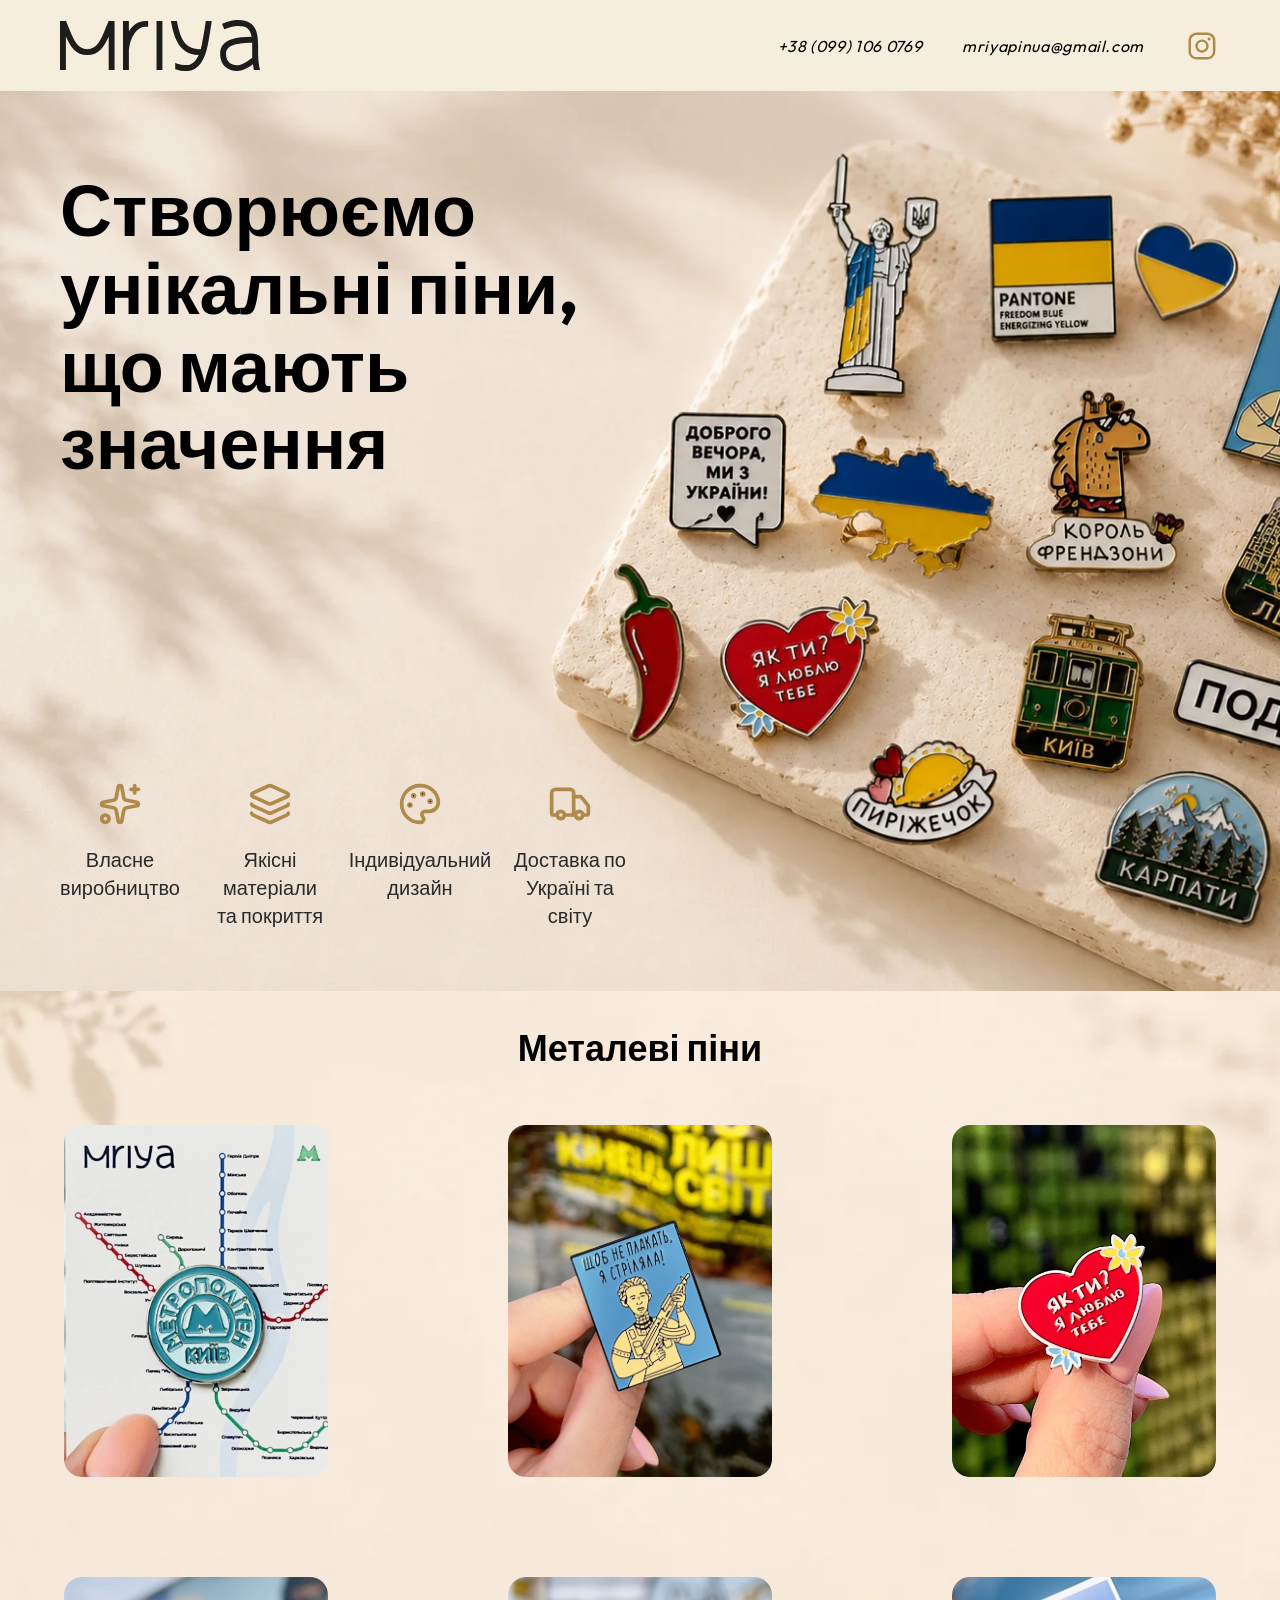
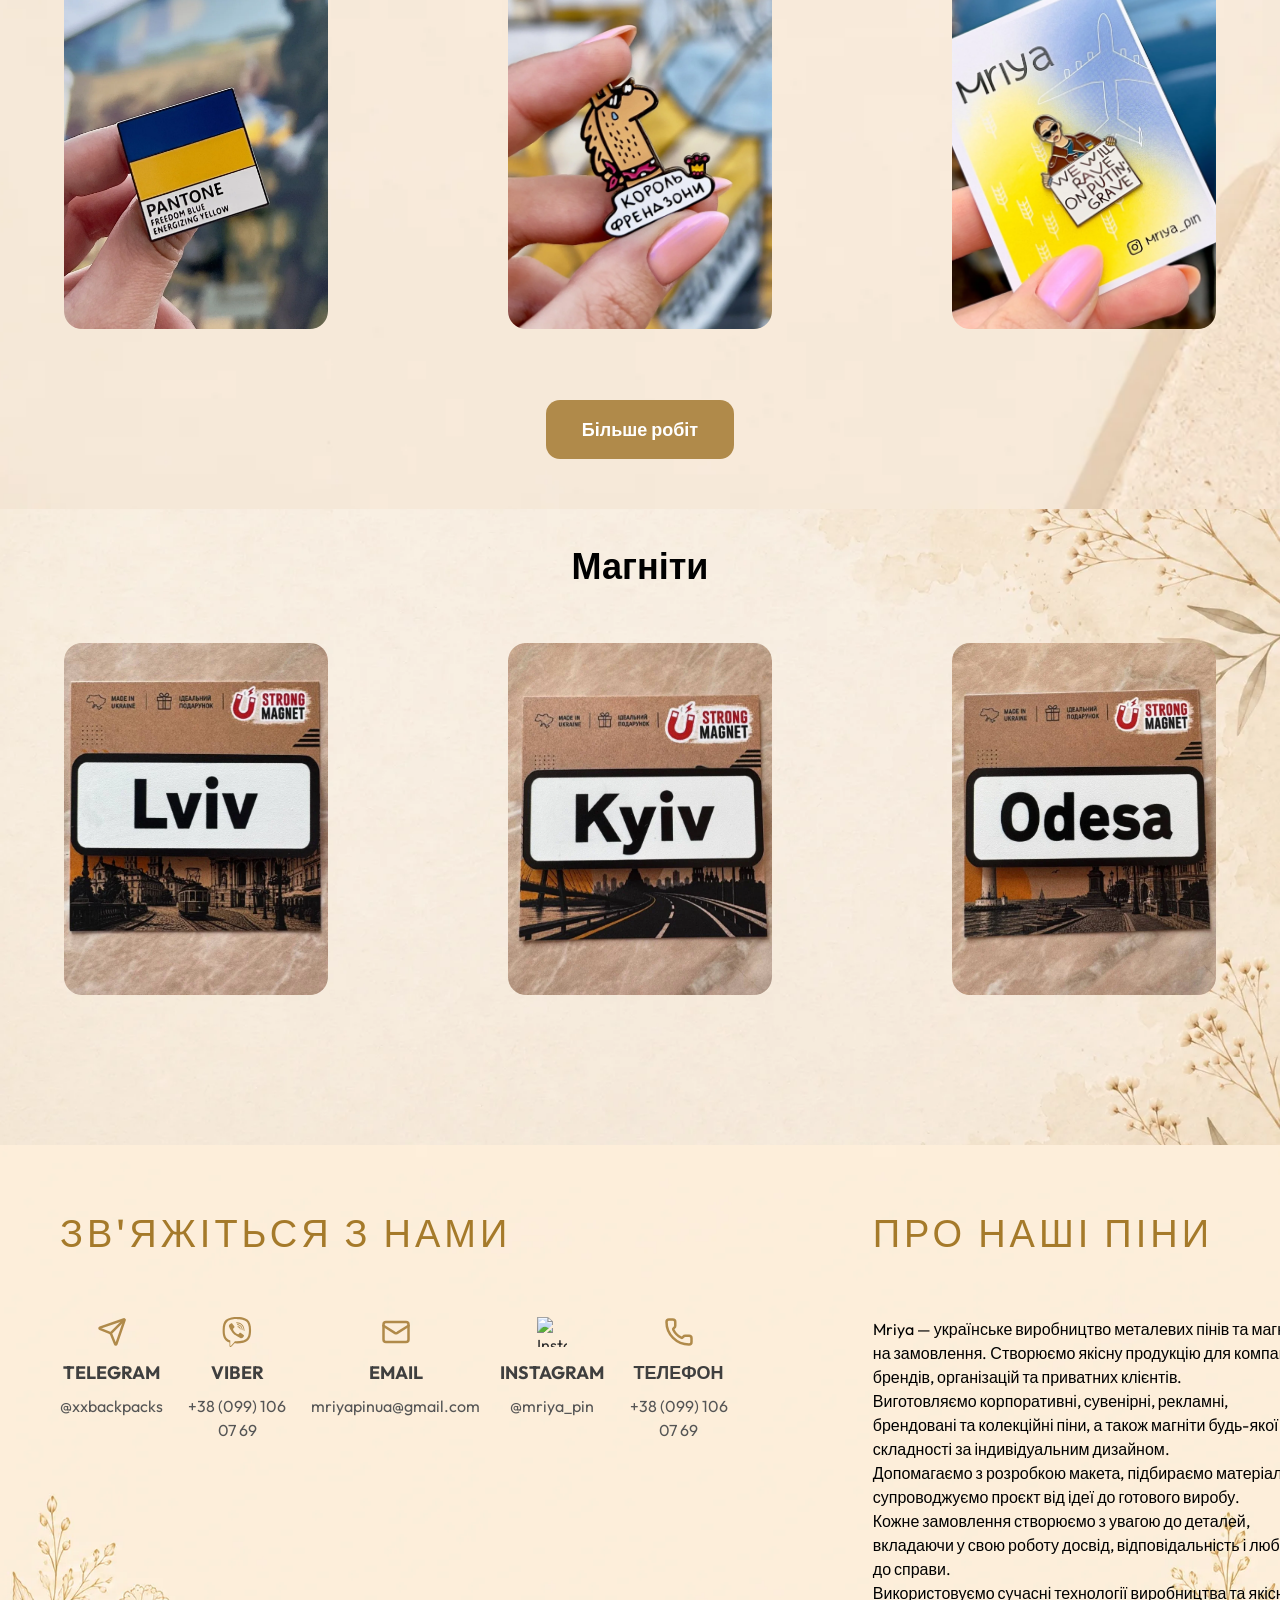
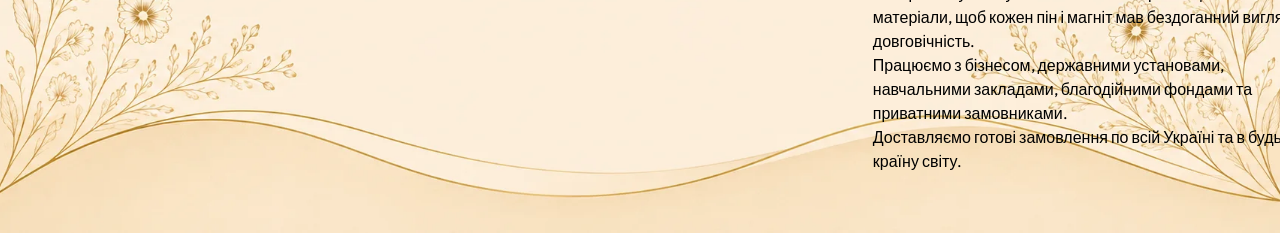
==== commit 3d8b85cc: "Added animations to the images" ====
--- a/index.html
+++ b/index.html
@@ -249,6 +249,8 @@
 
 </div>
 
+<!-- Сначала библиотека -->
+<script src="https://cdn.jsdelivr.net/npm/vanilla-tilt@1.8.1/dist/vanilla-tilt.min.js"></script>
 <script src="./js/script.js"></script>
 </body>
 </html>
--- a/css/styles.css
+++ b/css/styles.css
@@ -161,8 +161,44 @@
         justify-content: center;
     }
 
-.product-item {
-    }
+.product-item,
+.portfolio-item {
+
+    border-radius: 18px;
+
+    overflow: hidden;
+
+    transform-style: preserve-3d;
+
+    will-change: transform;
+
+    transition:
+        box-shadow .25s;
+
+}
+
+.product-item:hover,
+.portfolio-item:hover {
+
+    box-shadow:
+        0 20px 55px rgba(0, 0, 0, .22);
+
+}
+
+.product-item img,
+.portfolio-item img {
+
+    width: 100%;
+
+    display: block;
+
+    border-radius: 18px;
+
+    pointer-events: none;
+
+    user-select: none;
+
+}
 
 .product-item img {
     display: block;
@@ -172,9 +208,7 @@
     cursor: pointer;
 }
 
-.product-item img:hover {
-    transform: scale(1.04);
-}
+
 .btn-more {
              display: block;
              width: fit-content;
@@ -521,11 +555,10 @@
     cursor: pointer;
 }
 
-.portfolio-item img:hover {
-    transform: scale(1.04);
+
 
     
-}
+
 
 /* ================= TABLETS ================= */
 
